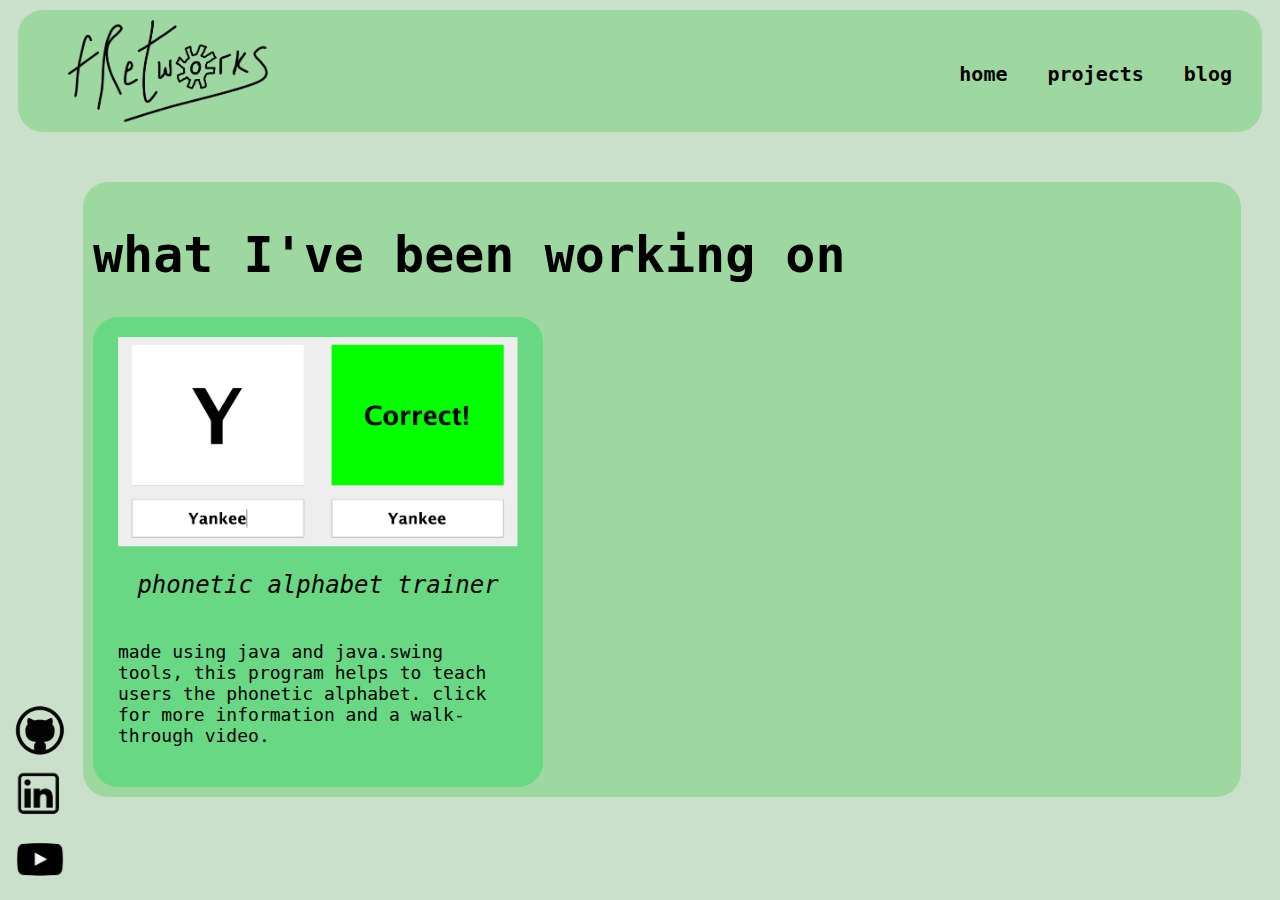
==== projects.html @ c0a5badd "create project page, add basic elements" ====
<!DOCTYPE html>
<html lang = "en">
    <head>
        <meta charset = "UTF-8">
        <title>Jack Fretwell</title>
        <link rel = "stylesheet" href = "styles.css">
    </head>
    <body>
        <script src = "index.js"></script>
        <header>
            <div class = "logo">
               <img src = "images/logo.png" width = 200 height = auto> 
            </div>
            <div class = "header-links">
                <a href = "index.html" class = "hdr1">home</a>
                <a href = "projects.html" class = "hdr2">projects</a>
                <a href = "#" class = "hdr3">blog</a>
            </div>
        </header>
        <div class = "project-section">
            <h1>what I've been working on</h1>
            <div class = "projects-content-wrapper">
                <div class = "phonetic-alph-project">
                    <img src = "images/phonetic-alph-project.png" width = 400 height = auto>
                    <p style = "font-size: x-large; font-style: italic;">phonetic alphabet trainer</p>
                    <p style = "font-size: large;">made using java and java.swing tools, this program helps to teach users the phonetic alphabet. click for more information and a walk-through video.</p>
                </div>
             </div>
        </div>
         <div class = "sidebar-left">
            <a href = "https://github.com/JackFretwell"><img src = "images/github.png"></a>
            <a href = "https://www.linkedin.com/in/jackfretwell/"><img src = "images/linkedin.png"></a>
            <a href = "https://www.youtube.com"><img src = "images/youtube.png"></a>
        </div>
    </body>
</html>
---- styles.css ----
body{
    color: rgb(0, 0, 0);
    background-color: rgb(202, 224, 202);
    font-family: "Monospace", 'Lucida Sans', 'Lucida Sans Regular', 'Lucida Grande', 'Lucida Sans Unicode', Geneva, Verdana, sans-serif;
}

header{
    display:flex;
    justify-content: space-between;
    font-size: 20px;
    font-weight: bold;    
    border-radius: 25px;
    margin:10px;
    padding-top:10px;
    padding-bottom: 5px;
    background-color: rgb(158, 216, 161);
}

.logo{
    padding-left:50px;
}

header a{
    text-decoration: none;
    color: black;
}

head a:visited{
    text-decoration: none;
    color: black;
}

.header-links{
    padding-right: 30px;
    display:flex;
    align-items: center;
    gap:40px;
}

.content-wrapper{
    padding-top:125px;
    display:flex;
    flex-direction: column;
    justify-content: center;
    align-items: center;

}

.technical-info{
    display:flex;
    gap:4px;
    align-items: flex-start;
    flex-direction: column;
    padding:15px;
    background-color: rgb(104, 216, 132);
    border-radius: 25px;
    width: 55%;
    max-width:100%;
}

.top-line{
    display:flex;
    justify-content: space-between;
    gap:30px;
}

.hero{
    display:flex;
    gap:4px;
    align-items: start;
    flex-direction: column;
    padding-left: 25px;
    padding-top:15px;
    padding-bottom: 15px;
    background-color: rgb(142, 211, 159);
    border-radius: 25px;
    margin-bottom: 20px;
    width:55%;
    max-width: 100%;
}

.hero img{
    padding-left:25px;
    padding-top:17px;
}

.sidebar-left{
    position: fixed;
    top:700px;
    left:10px;
    display:flex;
    flex-direction: column;
    justify-content: center;
    width: 65px;
    z-index: 1000;
}

.sidebar-left a{
    display: inline-block;
    margin: 5px;
}

.sidebar-left img{
    height: auto;
    width: 50px;
}

h1{
    font-size: 50px;
}

.technical-info h1{
    align-self:flex-start;
    padding-left: 20px;
}

.skills{
    max-width:100%;
    width: 100%;
    display:flex;
    flex-wrap: wrap;
    gap: 70px;
    padding-left:25px;

}

.skills h3{
    text-decoration: underline;
}

.skills div{
    flex:1;
    flex-direction: column;
}

.project-section{
    display:flex;
    flex-direction: column;
    background-color: rgb(158, 216, 161);
    padding-left: 50px;
    border-radius: 25px;
    width:90%;
    max-width: 100%;
    padding:10px;
    margin:75px;
    margin-top:50px;
}

.project-section h1{
    justify-content: center;
}

.projects-content-wrapper{
    display:flex;
    background-color:rgb(104, 216, 132);
    width: 450px;
    height: 450px;
    border-radius: 25px;
    align-items: start;
    justify-content: center;
    padding-top:20px;
}

.phonetic-alph-project{
    display:flex;
    flex-direction: column;
    justify-content: center;
    align-items: center;
}

.phonetic-alph-project p{
    max-width: 400px;
}
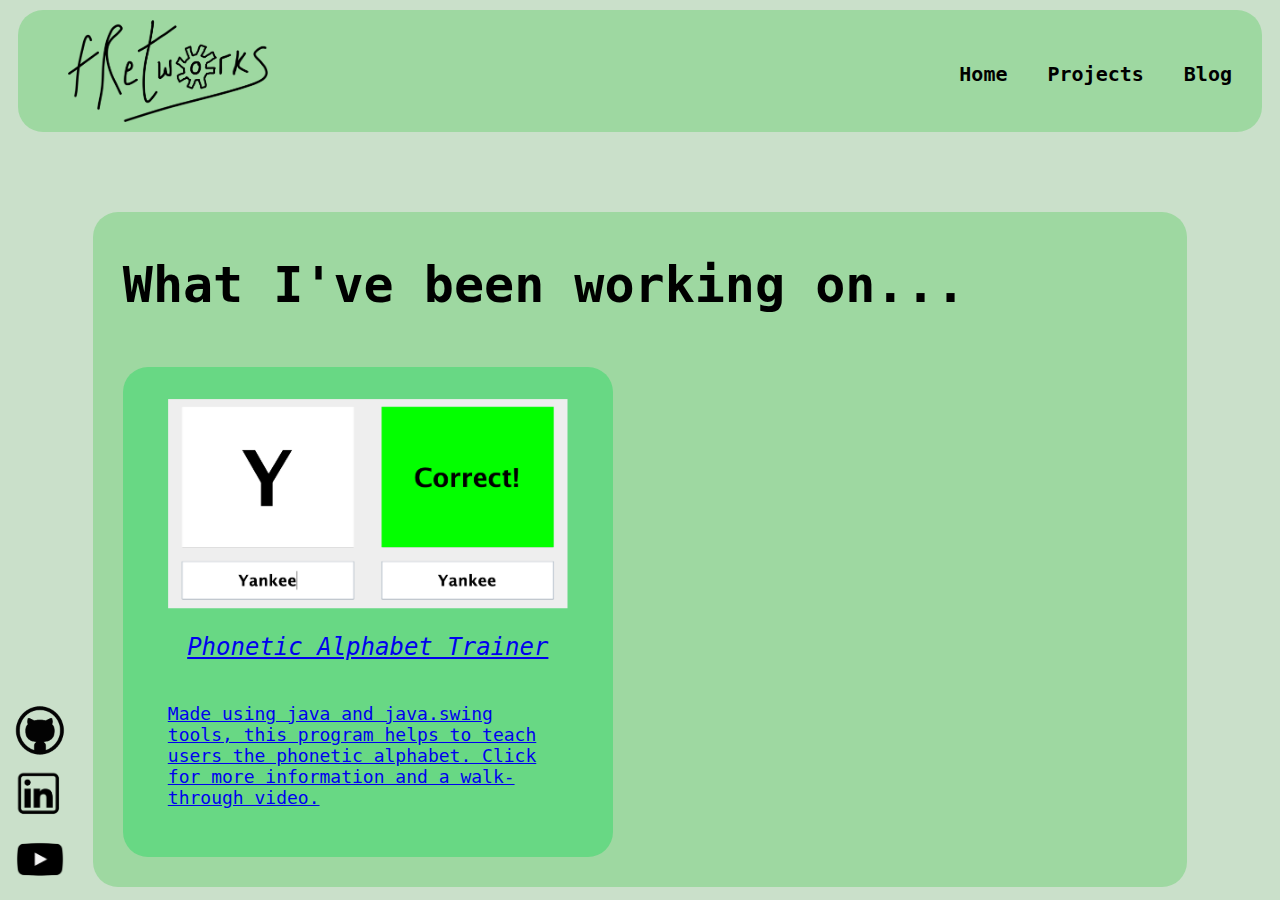
==== commit 29350da4: "phonetic-alphabet project page created" ====
--- a/projects.html
+++ b/projects.html
@@ -12,20 +12,24 @@
                <img src = "images/logo.png" width = 200 height = auto> 
             </div>
             <div class = "header-links">
-                <a href = "index.html" class = "hdr1">home</a>
-                <a href = "projects.html" class = "hdr2">projects</a>
-                <a href = "#" class = "hdr3">blog</a>
+                <a href = "index.html" class = "hdr1">Home</a>
+                <a href = "projects.html" class = "hdr2">Projects</a>
+                <a href = "#" class = "hdr3">Blog</a>
             </div>
         </header>
-        <div class = "project-section">
-            <h1>what I've been working on</h1>
-            <div class = "projects-content-wrapper">
-                <div class = "phonetic-alph-project">
-                    <img src = "images/phonetic-alph-project.png" width = 400 height = auto>
-                    <p style = "font-size: x-large; font-style: italic;">phonetic alphabet trainer</p>
-                    <p style = "font-size: large;">made using java and java.swing tools, this program helps to teach users the phonetic alphabet. click for more information and a walk-through video.</p>
+        <div class = "cont-wrapper">
+            <div class = "project-section">
+                <h1>What I've been working on...</h1>
+                <a href = "project_pages/phonetic-alphabet-trainer-page.html">
+                <div class = "projects-box">
+                    <div class = "phonetic-alph-project">
+                        <img src = "images/phonetic-alph-project.png" width = 400 height = auto>
+                        <p style = "font-size: x-large; font-style: italic;">Phonetic Alphabet Trainer</p>
+                        <p style = "font-size: large;">Made using java and java.swing tools, this program helps to teach users the phonetic alphabet. Click for more information and a walk-through video.</p>
+                    </div>
                 </div>
-             </div>
+            </a>
+            </div>
         </div>
          <div class = "sidebar-left">
             <a href = "https://github.com/JackFretwell"><img src = "images/github.png"></a>
--- a/styles.css
+++ b/styles.css
@@ -133,32 +133,39 @@
     flex-direction: column;
 }
 
+.cont-wrapper{
+    display: flex;
+    justify-content: center;
+    padding-top: 70px;
+}
+
 .project-section{
     display:flex;
     flex-direction: column;
+    justify-content: start;
     background-color: rgb(158, 216, 161);
-    padding-left: 50px;
     border-radius: 25px;
-    width:90%;
+    width:85%;
     max-width: 100%;
     padding:10px;
-    margin:75px;
-    margin-top:50px;
+
 }
 
 .project-section h1{
     justify-content: center;
+    padding-left: 20px;
 }
 
-.projects-content-wrapper{
+.projects-box{
     display:flex;
     background-color:rgb(104, 216, 132);
     width: 450px;
     height: 450px;
     border-radius: 25px;
-    align-items: start;
     justify-content: center;
-    padding-top:20px;
+    padding:20px;
+    margin: 20px;
+    
 }
 
 .phonetic-alph-project{
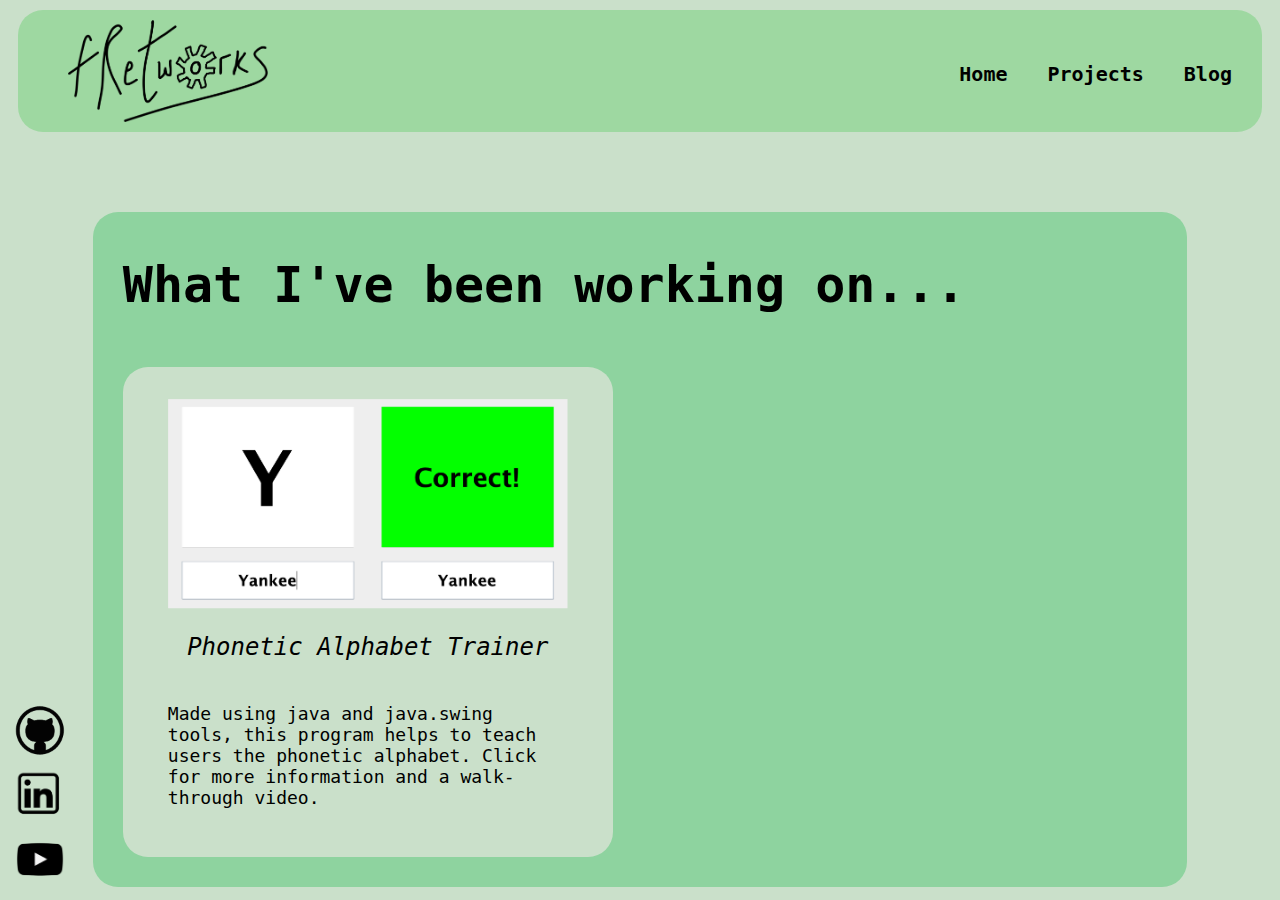
==== commit 79ec50a0: "phonetic alphabet page set up, change to color scheme" ====
--- a/projects.html
+++ b/projects.html
@@ -20,7 +20,7 @@
         <div class = "cont-wrapper">
             <div class = "project-section">
                 <h1>What I've been working on...</h1>
-                <a href = "project_pages/phonetic-alphabet-trainer-page.html">
+                <a href = "project_pages/phonetic-alphabet-trainer-page.html" class = "link-box">
                 <div class = "projects-box">
                     <div class = "phonetic-alph-project">
                         <img src = "images/phonetic-alph-project.png" width = 400 height = auto>
@@ -34,7 +34,7 @@
          <div class = "sidebar-left">
             <a href = "https://github.com/JackFretwell"><img src = "images/github.png"></a>
             <a href = "https://www.linkedin.com/in/jackfretwell/"><img src = "images/linkedin.png"></a>
-            <a href = "https://www.youtube.com"><img src = "images/youtube.png"></a>
+            <a href = "https:www.youtube.com/@fret_works"><img src = "images/youtube.png"></a>
         </div>
     </body>
 </html>--- a/styles.css
+++ b/styles.css
@@ -38,7 +38,7 @@
 }
 
 .content-wrapper{
-    padding-top:125px;
+    padding-top:70px;
     display:flex;
     flex-direction: column;
     justify-content: center;
@@ -143,7 +143,7 @@
     display:flex;
     flex-direction: column;
     justify-content: start;
-    background-color: rgb(158, 216, 161);
+    background-color: rgb(142, 211, 159);
     border-radius: 25px;
     width:85%;
     max-width: 100%;
@@ -158,7 +158,7 @@
 
 .projects-box{
     display:flex;
-    background-color:rgb(104, 216, 132);
+    background-color:rgb(202, 224, 202);
     width: 450px;
     height: 450px;
     border-radius: 25px;
@@ -178,3 +178,44 @@
 .phonetic-alph-project p{
     max-width: 400px;
 }
+
+.link-box{
+    color: black;
+    text-decoration: none;
+    width:200px;
+}
+.link-box:visited{
+    color:black;
+    text-decoration: none;
+}
+.video{
+    display:flex;
+    justify-content: center;
+    padding-top:50px;
+}
+
+.info-wrapper{
+    border-radius:25px;
+    margin-top: 70px;
+    display: flex;
+    flex-direction: column;
+    align-items: center;
+    justify-content: center;
+    background-color: rgb(142, 211, 159);
+    max-width: 100%;
+    width:80%;
+    padding-top:30px;
+    padding-bottom:30px;
+    
+}
+
+.information{
+    display:flex;
+    flex-direction: column;
+    max-width: 80%;
+}
+
+.test{
+    display: flex;
+    justify-content: center;
+}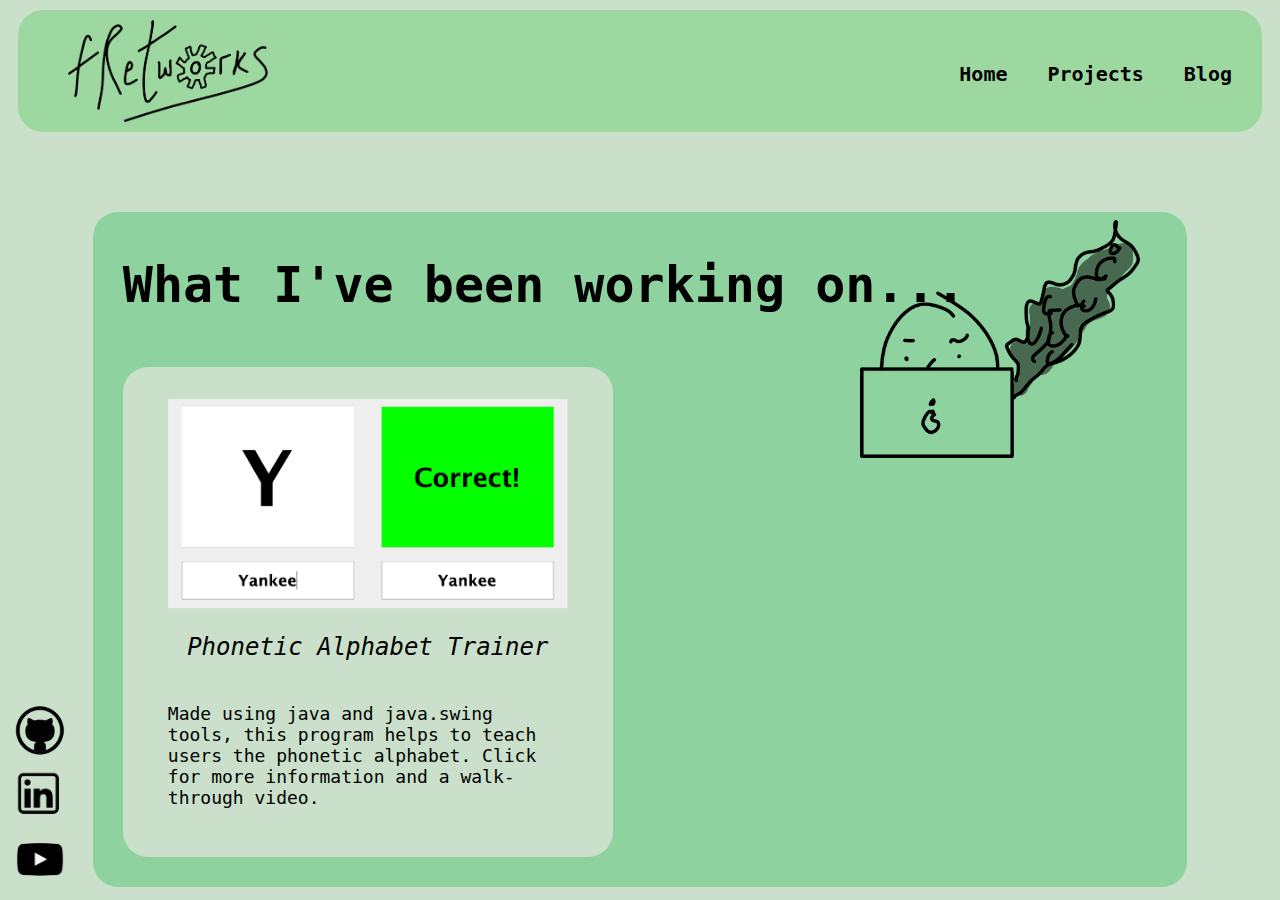
==== commit 8dd47269: "add drawn images to index and project page" ====
--- a/projects.html
+++ b/projects.html
@@ -19,7 +19,10 @@
         </header>
         <div class = "cont-wrapper">
             <div class = "project-section">
-                <h1>What I've been working on...</h1>
+                <div class = "top-line-2">
+                    <h1>What I've been working on...</h1>
+                    <img src = "images/fretworks_face2.png" width = 280 height = auto>
+                </div>
                 <a href = "project_pages/phonetic-alphabet-trainer-page.html" class = "link-box">
                 <div class = "projects-box">
                     <div class = "phonetic-alph-project">
--- a/styles.css
+++ b/styles.css
@@ -43,7 +43,14 @@
     flex-direction: column;
     justify-content: center;
     align-items: center;
-
+}
+
+.hero p{
+    width: 750px;
+}
+
+.content-wrapper img{
+    padding-right:100px;
 }
 
 .technical-info{
@@ -62,6 +69,7 @@
     display:flex;
     justify-content: space-between;
     gap:30px;
+    position: relative;
 }
 
 .hero{
@@ -77,11 +85,16 @@
     margin-bottom: 20px;
     width:55%;
     max-width: 100%;
+    z-index: 0;  
 }
 
 .hero img{
     padding-left:25px;
     padding-top:17px;
+    position: absolute;
+    top: -20px;
+    right: -320px;
+    z-index: 1;                       
 }
 
 .sidebar-left{
@@ -168,11 +181,22 @@
     
 }
 
+.top-line-2{
+    display:flex;
+}
+
+.top-line-2 img{
+    position: absolute;
+    top: 220px;
+    right: 140px;
+}
+
 .phonetic-alph-project{
     display:flex;
     flex-direction: column;
     justify-content: center;
     align-items: center;
+    z-index: 0;                       
 }
 
 .phonetic-alph-project p{
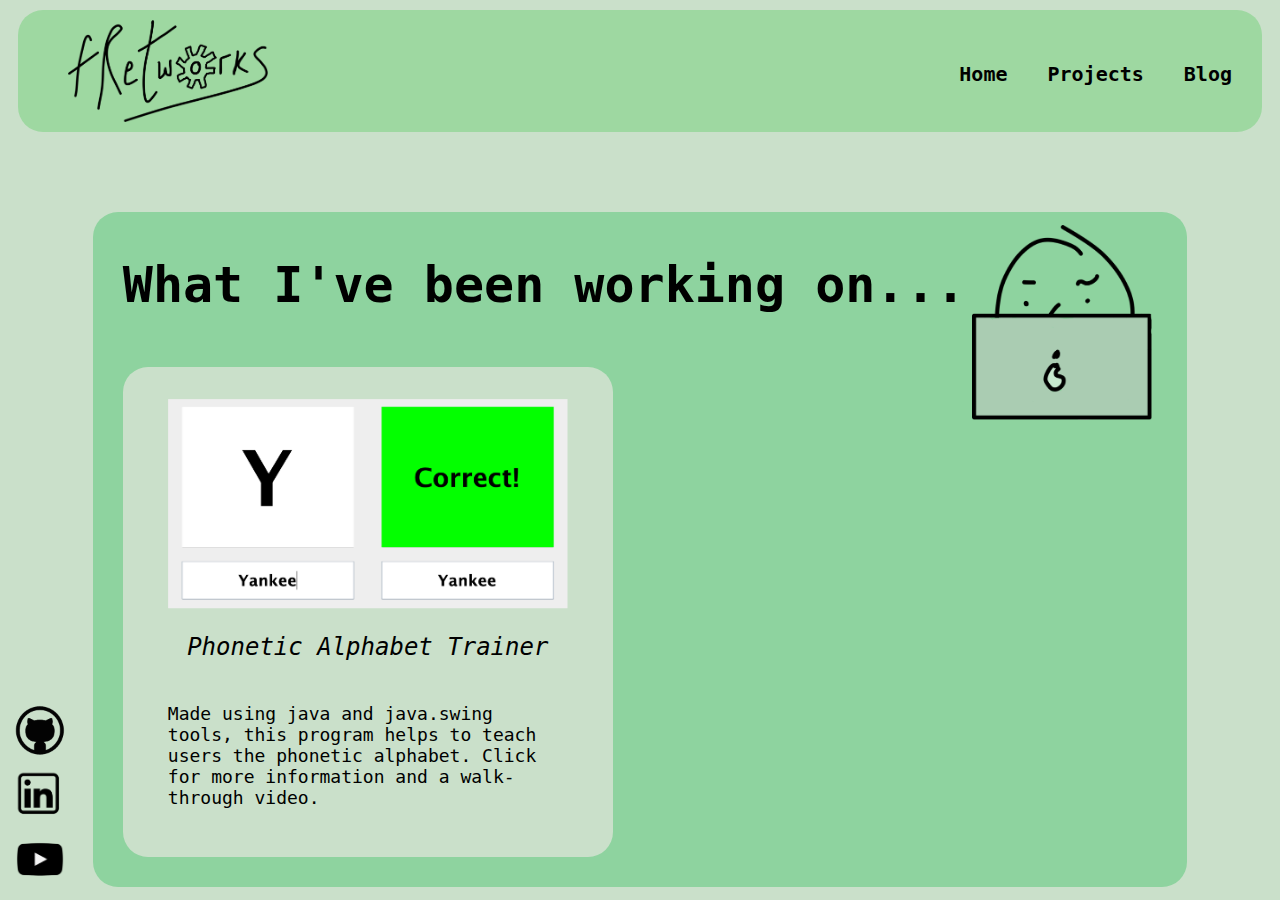
==== commit ab41968b: "correct media tag width and new image added" ====
--- a/projects.html
+++ b/projects.html
@@ -9,7 +9,7 @@
         <script src = "index.js"></script>
         <header>
             <div class = "logo">
-               <img src = "images/logo.png" width = 200 height = auto> 
+               <a href = "index.html"><img src = "images/logo.png" width = 200 height = auto></a>
             </div>
             <div class = "header-links">
                 <a href = "index.html" class = "hdr1">Home</a>
@@ -21,7 +21,7 @@
             <div class = "project-section">
                 <div class = "top-line-2">
                     <h1>What I've been working on...</h1>
-                    <img src = "images/fretworks_face2.png" width = 280 height = auto>
+                    <img src = "images/fretworks_face2.png" width = 180 height = auto>
                 </div>
                 <a href = "project_pages/phonetic-alphabet-trainer-page.html" class = "link-box">
                 <div class = "projects-box">
--- a/styles.css
+++ b/styles.css
@@ -46,7 +46,7 @@
 }
 
 .hero p{
-    width: 750px;
+    width:79%;
 }
 
 .content-wrapper img{
@@ -69,7 +69,6 @@
     display:flex;
     justify-content: space-between;
     gap:30px;
-    position: relative;
 }
 
 .hero{
@@ -86,15 +85,14 @@
     width:55%;
     max-width: 100%;
     z-index: 0;  
+    flex-wrap: wrap;
 }
 
 .hero img{
-    padding-left:25px;
-    padding-top:17px;
     position: absolute;
-    top: -20px;
-    right: -320px;
-    z-index: 1;                       
+    top: 25%;
+    right: 17%;
+                    
 }
 
 .sidebar-left{
@@ -187,8 +185,8 @@
 
 .top-line-2 img{
     position: absolute;
-    top: 220px;
-    right: 140px;
+    top: 25%;
+    right: 10%;
 }
 
 .phonetic-alph-project{
@@ -242,4 +240,14 @@
 .test{
     display: flex;
     justify-content: center;
+}
+
+@media (max-width: 1100px) { /* Adjust this breakpoint as needed */
+    .hero img {
+        display: none; /* Hide the image */
+    }
+
+    .top-line-2 img{
+        display:none;
+    }
 }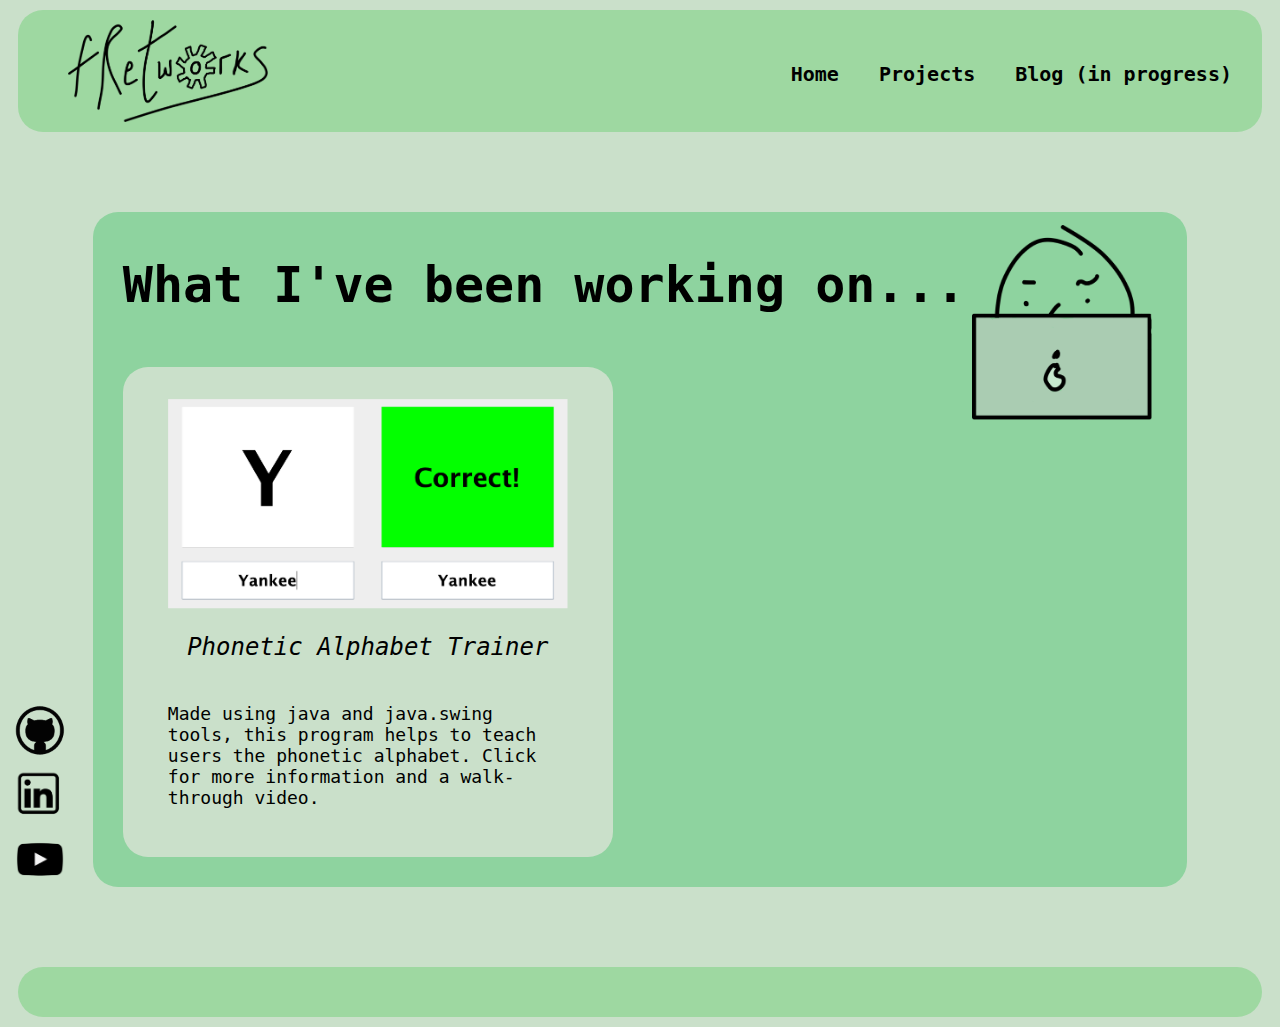
==== commit 8e1d3457: "added footer" ====
--- a/projects.html
+++ b/projects.html
@@ -14,7 +14,7 @@
             <div class = "header-links">
                 <a href = "index.html" class = "hdr1">Home</a>
                 <a href = "projects.html" class = "hdr2">Projects</a>
-                <a href = "#" class = "hdr3">Blog</a>
+                <a href = "#" class = "hdr3">Blog (in progress)</a>
             </div>
         </header>
         <div class = "cont-wrapper">
@@ -40,4 +40,7 @@
             <a href = "https:www.youtube.com/@fret_works"><img src = "images/youtube.png"></a>
         </div>
     </body>
+
+    <div class = "footer">
+    </div>
 </html>--- a/styles.css
+++ b/styles.css
@@ -43,6 +43,8 @@
     flex-direction: column;
     justify-content: center;
     align-items: center;
+    padding-bottom: 70px;
+
 }
 
 .hero p{
@@ -63,6 +65,7 @@
     border-radius: 25px;
     width: 55%;
     max-width:100%;
+
 }
 
 .top-line{
@@ -148,6 +151,7 @@
     display: flex;
     justify-content: center;
     padding-top: 70px;
+    padding-bottom: 70px;
 }
 
 .project-section{
@@ -196,6 +200,17 @@
     align-items: center;
     z-index: 0;                       
 }
+
+.footer{
+    display:flex;
+    align-items:end;
+    font-size: 20px;
+    font-weight: bold;    
+    border-radius: 25px;
+    margin:10px;
+    padding-top:20px;
+    padding-bottom: 30px;
+    background-color: rgb(158, 216, 161);}
 
 .phonetic-alph-project p{
     max-width: 400px;
@@ -228,7 +243,6 @@
     width:80%;
     padding-top:30px;
     padding-bottom:30px;
-    
 }
 
 .information{
@@ -240,6 +254,8 @@
 .test{
     display: flex;
     justify-content: center;
+    padding-bottom: 70px;
+
 }
 
 @media (max-width: 1100px) { /* Adjust this breakpoint as needed */
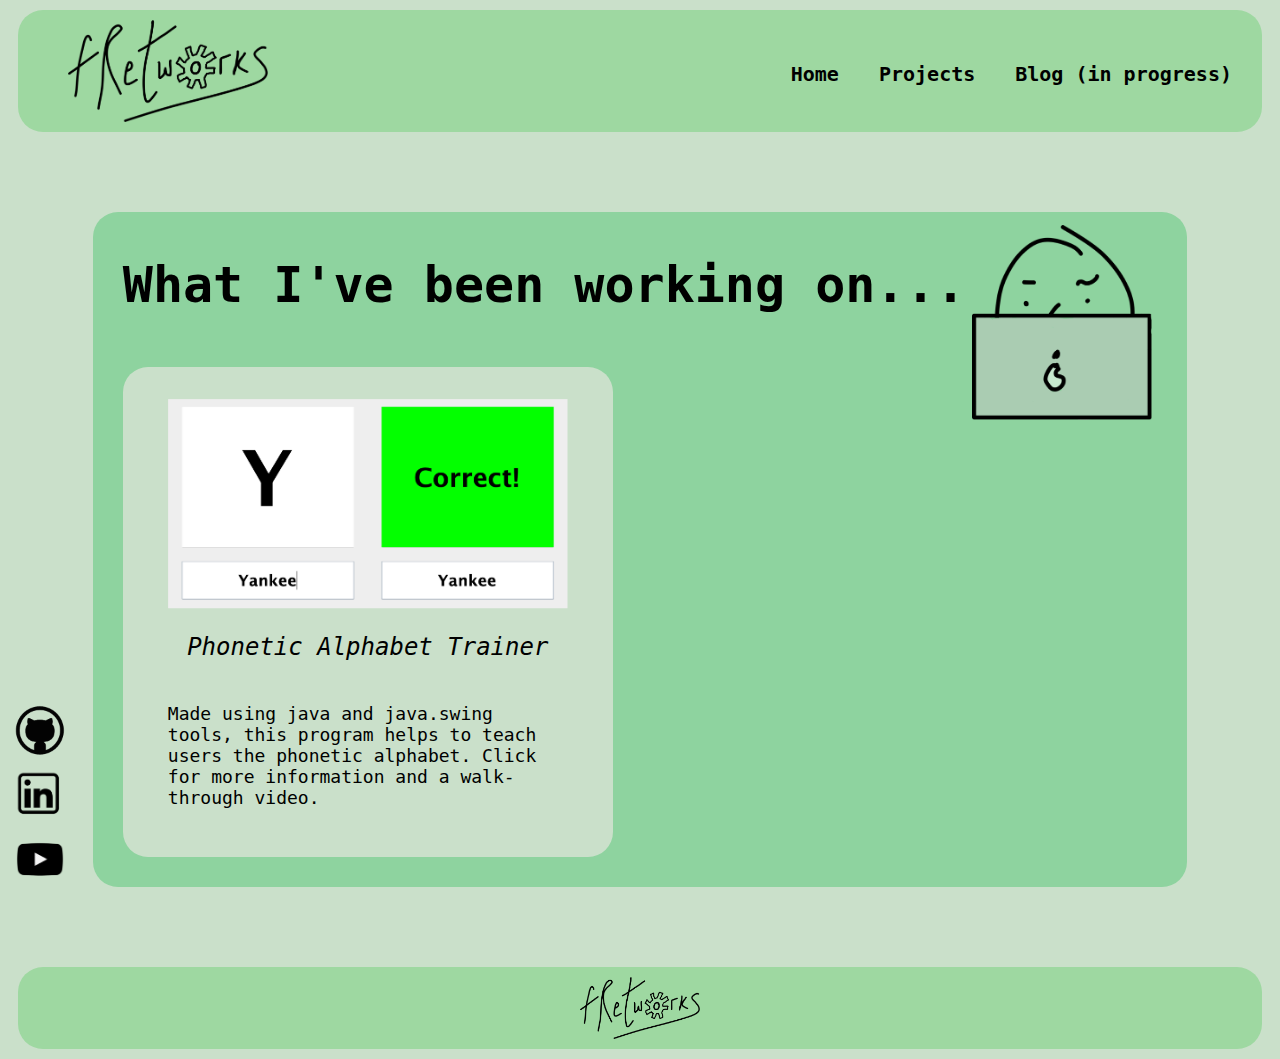
==== commit a18d79be: "add logo to footer" ====
--- a/projects.html
+++ b/projects.html
@@ -42,5 +42,6 @@
     </body>
 
     <div class = "footer">
+        <img src = "images/logo.png" width = 120 height = auto>
     </div>
 </html>--- a/styles.css
+++ b/styles.css
@@ -203,14 +203,15 @@
 
 .footer{
     display:flex;
-    align-items:end;
+    justify-content: center;
     font-size: 20px;
     font-weight: bold;    
     border-radius: 25px;
     margin:10px;
-    padding-top:20px;
-    padding-bottom: 30px;
+    padding: 10px;
     background-color: rgb(158, 216, 161);}
+
+
 
 .phonetic-alph-project p{
     max-width: 400px;
